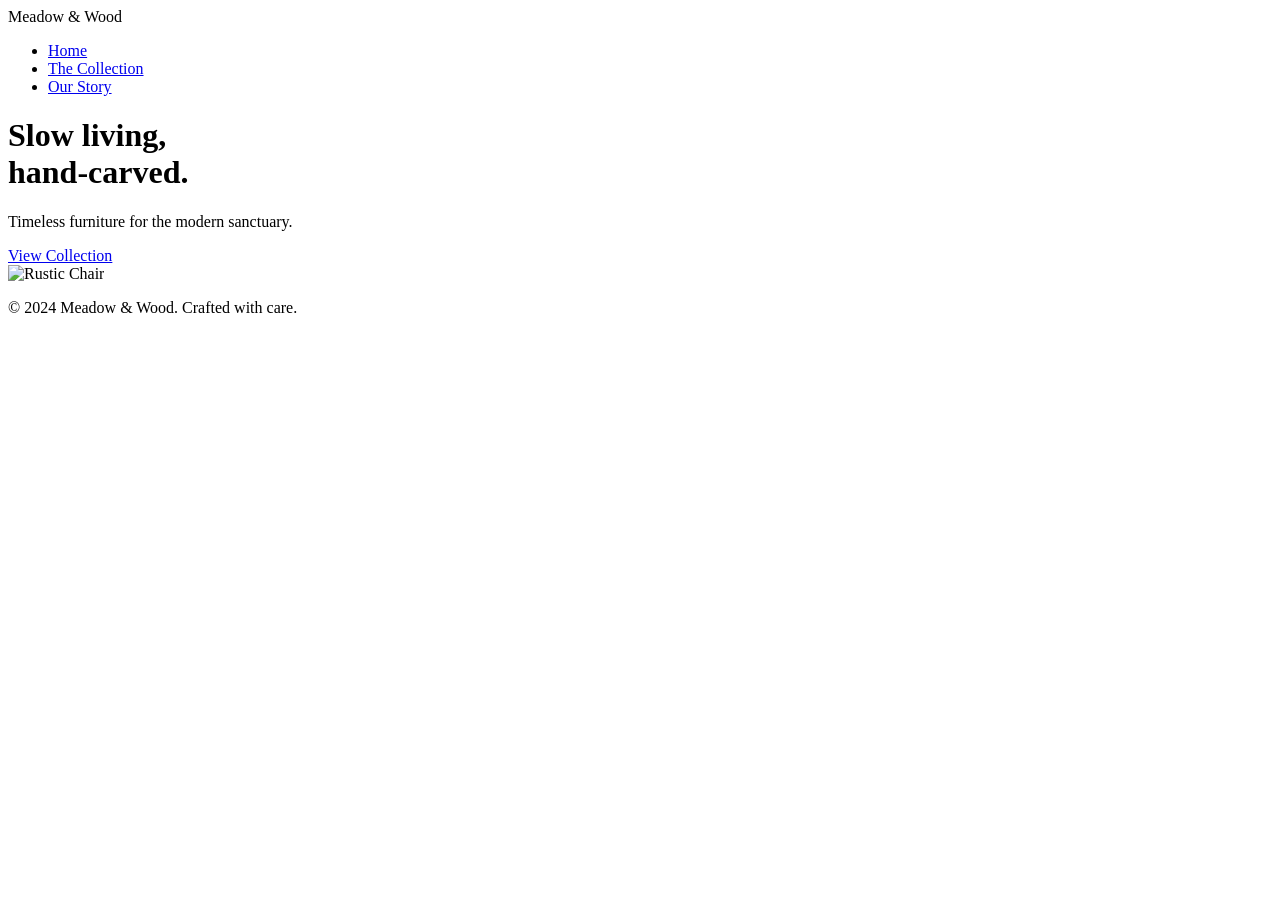
==== index.html @ 76fe1ab4 "Create index.html" ====
<!DOCTYPE html>
<html lang="en">
<head>
    <meta charset="UTF-8">
    <meta name="viewport" content="width=device-width, initial-scale=1.0">
    <title>Meadow & Wood | Artisan Furnishing</title>
    <link rel="stylesheet" href="style.css">
    <link href="https://fonts.googleapis.com/css2?family=Cormorant+Garamond:wght@300;600&family=Lato:wght@300;400&display=swap" rel="stylesheet">
</head>
<body>
    <nav class="navbar">
        <div class="logo">Meadow & Wood</div>
        <ul class="nav-links">
            <li><a href="index.html" class="active">Home</a></li>
            <li><a href="collection.html">The Collection</a></li>
            <li><a href="story.html">Our Story</a></li>
        </ul>
    </nav>

    <header class="hero">
        <div class="hero-content">
            <h1>Slow living,<br>hand-carved.</h1>
            <p>Timeless furniture for the modern sanctuary.</p>
            <a href="collection.html" class="cta-button">View Collection</a>
        </div>
        <div class="hero-image">
            <img src="https://images.unsplash.com/photo-1594026112284-02bb6f3352fe?ixlib=rb-1.2.1&auto=format&fit=crop&w=1000&q=80" alt="Rustic Chair">
        </div>
    </header>

    <footer>
        <p>&copy; 2024 Meadow & Wood. Crafted with care.</p>
    </footer>
</body>
</html>
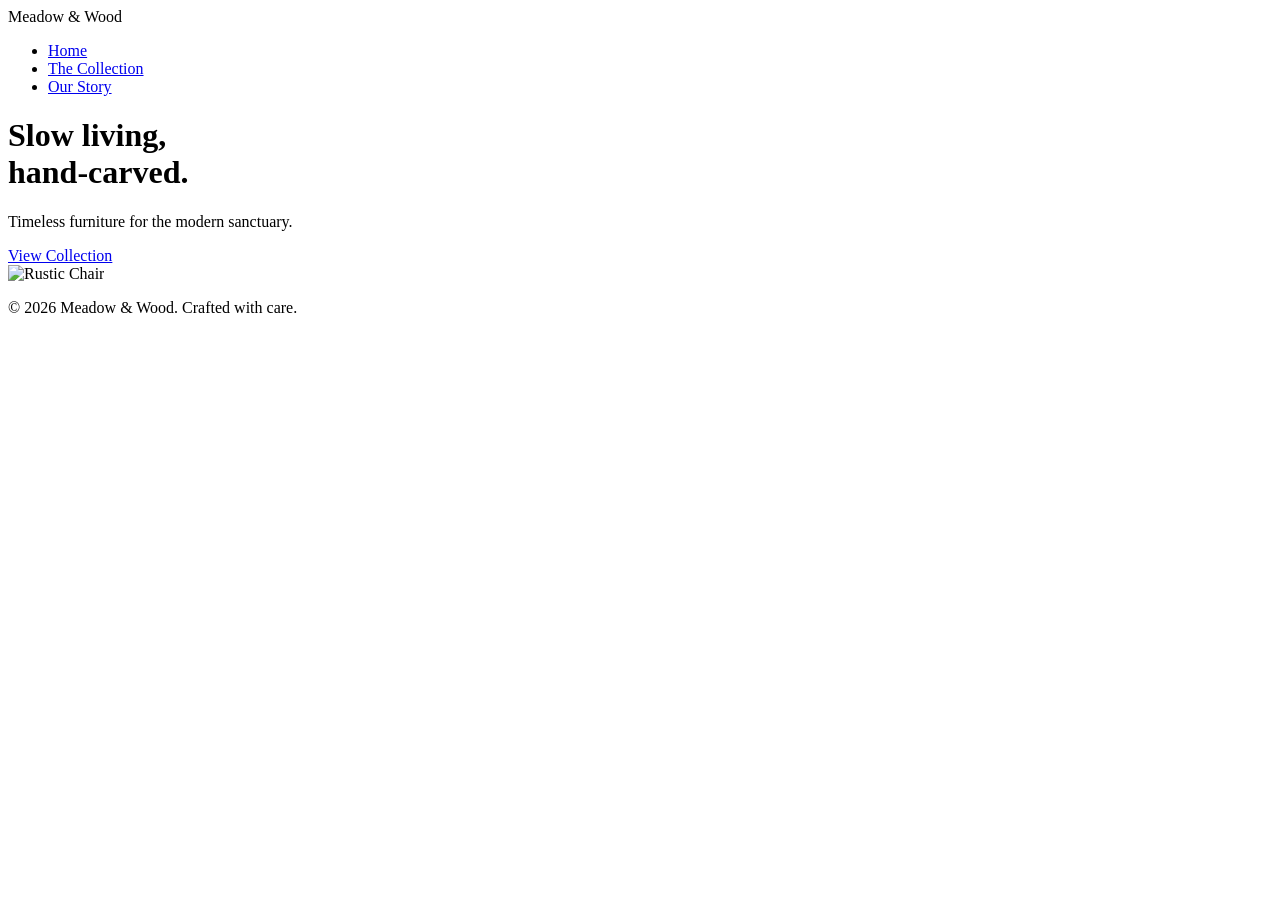
==== commit 964f51f5: "Update index.html" ====
--- a/index.html
+++ b/index.html
@@ -8,28 +8,31 @@
     <link href="https://fonts.googleapis.com/css2?family=Cormorant+Garamond:wght@300;600&family=Lato:wght@300;400&display=swap" rel="stylesheet">
 </head>
 <body>
-    <nav class="navbar">
+    <!-- Navigation -->
+    <nav>
         <div class="logo">Meadow & Wood</div>
-        <ul class="nav-links">
+        <ul>
             <li><a href="index.html" class="active">Home</a></li>
             <li><a href="collection.html">The Collection</a></li>
             <li><a href="story.html">Our Story</a></li>
         </ul>
     </nav>
 
-    <header class="hero">
-        <div class="hero-content">
-            <h1>Slow living,<br>hand-carved.</h1>
-            <p>Timeless furniture for the modern sanctuary.</p>
-            <a href="collection.html" class="cta-button">View Collection</a>
+    <!-- Hero Section -->
+    <div class="container">
+        <div class="hero">
+            <div>
+                <h1>Slow living,<br>hand-carved.</h1>
+                <p>Timeless furniture for the modern sanctuary.</p>
+                <a href="collection.html" class="btn">View Collection</a>
+            </div>
+            <img src="Home.avif" alt="Rustic Chair">
         </div>
-        <div class="hero-image">
-            <img src="https://images.unsplash.com/photo-1594026112284-02bb6f3352fe?ixlib=rb-1.2.1&auto=format&fit=crop&w=1000&q=80" alt="Rustic Chair">
-        </div>
-    </header>
+    </div>
 
+    <!-- Footer -->
     <footer>
-        <p>&copy; 2024 Meadow & Wood. Crafted with care.</p>
+        <p>&copy; 2026 Meadow & Wood. Crafted with care.</p>
     </footer>
 </body>
 </html>
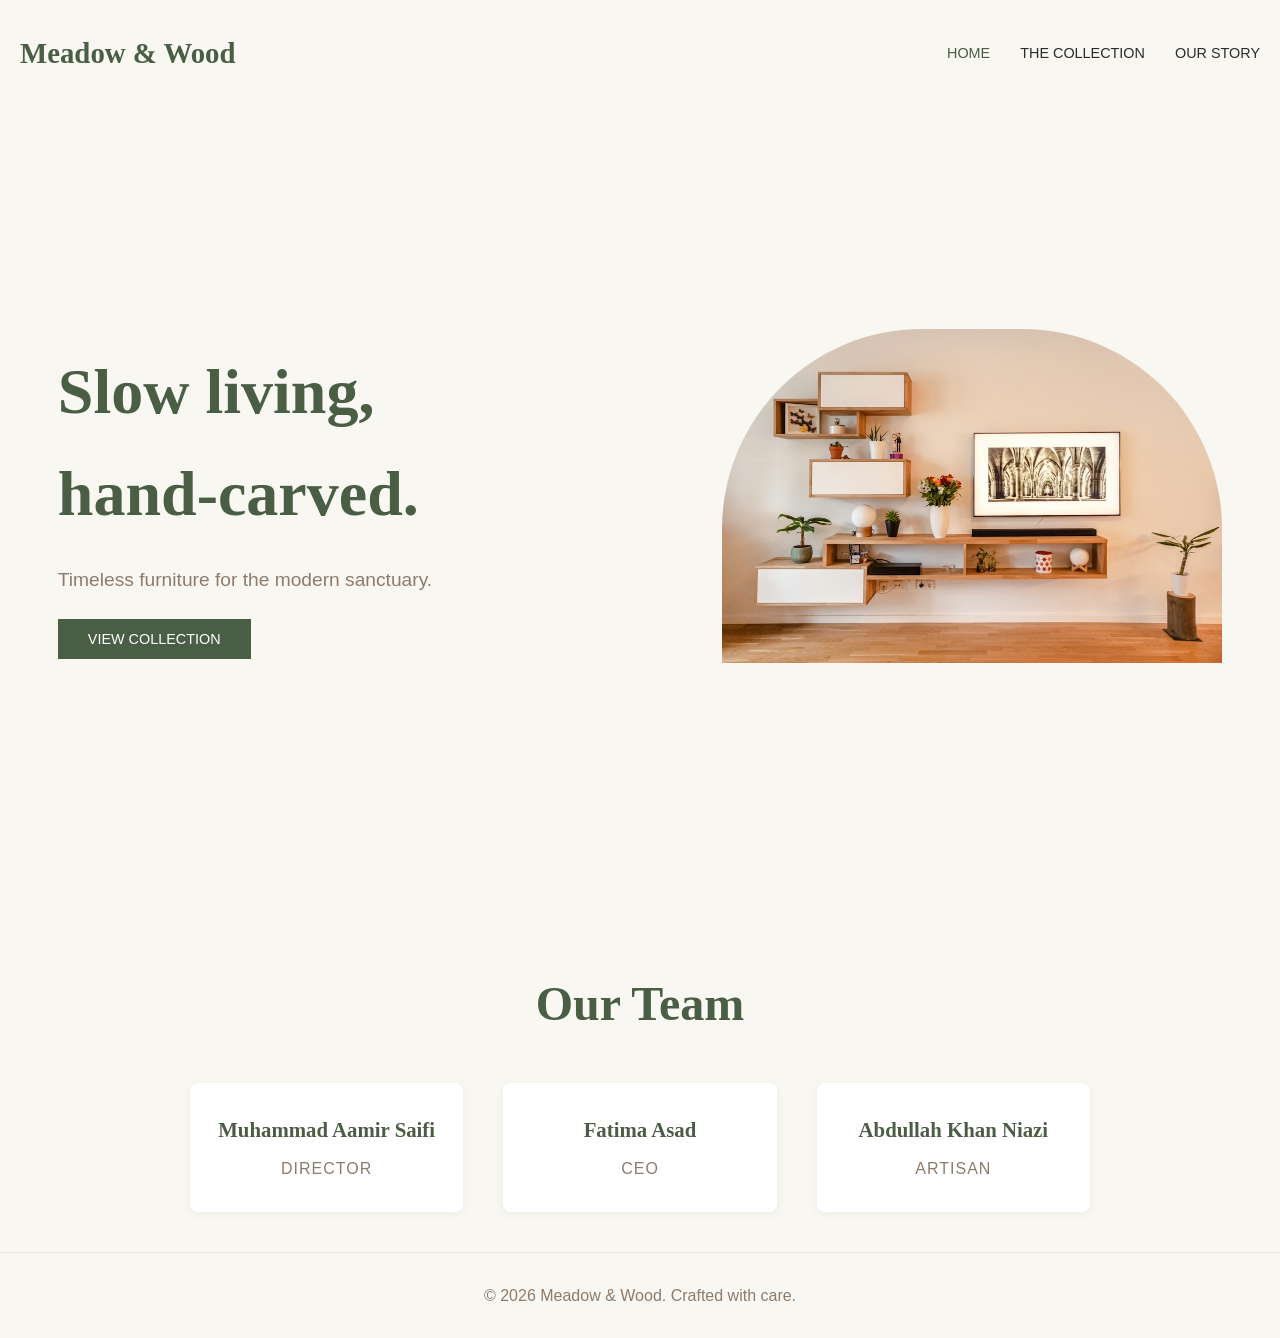
==== commit 48dc4e0d: "Team Members Added Team Members in Index and added relevant CSS in style.css" ====
--- a/index.html
+++ b/index.html
@@ -30,6 +30,26 @@
         </div>
     </div>
 
+    <!-- Team Section -->
+        <div class="team-section">
+            <h2>Our Team</h2>
+            <div class="team-grid">
+                <div class="team-member">
+                    <h3>Muhammad Aamir Saifi</h3>
+                    <p>Director</p>
+                </div>
+                <div class="team-member">
+                    <h3>Fatima Asad</h3>
+                    <p>CEO</p>
+                </div>
+                <div class="team-member">
+                    <h3>Abdullah Khan Niazi</h3>
+                    <p>Artisan</p>
+                </div>
+            </div>
+        </div>
+    </div>
+
     <!-- Footer -->
     <footer>
         <p>&copy; 2026 Meadow & Wood. Crafted with care.</p>
--- a/style.css
+++ b/style.css
@@ -0,0 +1,257 @@
+/* Basic Reset */
+* {
+    margin: 0;
+    padding: 0;
+    box-sizing: border-box;
+}
+
+/* Body */
+body {
+    background: #F9F7F2;
+    color: #2C2C2C;
+    font-family: 'Lato', sans-serif;
+    font-weight: 300;
+    line-height: 1.6;
+    min-height: 100vh;
+    display: flex;
+    flex-direction: column;
+}
+
+/* Headings */
+h1, h2, h3 {
+    font-family: 'Cormorant Garamond', serif;
+    color: #4A5D45;
+}
+
+h1 {
+    font-size: 4rem;
+    margin-bottom: 20px;
+}
+
+h2 {
+    font-size: 3rem;
+    margin-bottom: 20px;
+}
+
+/* Links */
+a {
+    text-decoration: none;
+    color: inherit;
+}
+
+/* Lists */
+ul {
+    list-style: none;
+}
+
+/* Container */
+.container {
+    padding: 40px 20px;
+    max-width: 1500px;
+    margin: 100px auto;
+    flex: 1;
+}
+
+/* Navigation */
+nav {
+    display: flex;
+    justify-content: space-between;
+    align-items: center;
+    padding: 30px 20px;
+}
+
+nav .logo {
+    font-family: 'Cormorant Garamond', serif;
+    font-size: 1.8rem;
+    font-weight: 600;
+    color: #4A5D45;
+}
+
+nav ul {
+    display: flex;
+    gap: 30px;
+}
+
+nav a {
+    text-transform: uppercase;
+    font-size: 0.9rem;
+}
+
+nav a:hover,
+nav a.active {
+    color: #4A5D45;
+}
+
+/* Buttons and Links styled as buttons */
+button,
+.btn {
+    background: #4A5D45;
+    color: white;
+    border: none;
+    padding: 12px 30px;
+    cursor: pointer;
+    text-transform: uppercase;
+    font-size: 0.9rem; 
+}
+
+button:hover,
+.btn:hover {
+    background: #8C7C6D;
+}
+
+/* Hero Section */
+.hero {
+    display: flex;
+    align-items: center;
+    gap: 40px;
+    min-height: 500px;
+}
+
+.hero p {
+    font-size: 1.2rem;
+    color: #8C7C6D;
+    margin-bottom: 30px;
+}
+
+.hero img {
+    width: 100%;
+    max-width: 500px;
+    border-radius: 200px 200px 0 0;
+    margin-left: 250px;
+}
+
+/* Page Header */
+.header {
+    text-align: center;
+    margin-bottom: 40px;
+}
+
+.header p {
+    font-size: 1.2rem;
+    color: #8C7C6D;
+}
+
+/* Product Grid */
+.grid {
+    display: grid;
+    grid-template-columns: repeat(3, 1fr);
+    gap: 100px;
+}
+
+/* Product Card */
+.card {
+    text-align: center;
+    opacity: 0;
+    transition: opacity 0.5s ease-in-out;
+}
+
+.card img {
+    width: 100%;
+    height: 300px;
+    object-fit: fill;
+    border-radius: 8px;
+    margin-bottom: 15px;
+}
+
+.card h3 {
+    margin-bottom: 10px;
+}
+
+.card button {
+    background: transparent;
+    border: 1px solid #4A5D45;
+    color: #4A5D45;
+    margin-top: 10px;
+}
+
+.card button:hover {
+    background: #4A5D45;
+    color: white;
+}
+
+/* Story Section */
+.story {
+    display: flex;
+    gap: 200px;
+    align-items: center;
+}
+
+.story p {
+    font-size: 1.1rem;
+    color: #8C7C6D;
+    margin-bottom: 20px;
+}
+
+.story img {
+    width: 100%;
+    max-width: 500px;
+    border-radius: 5px;
+}
+
+/* Footer */
+footer {
+    text-align: center;
+    padding: 30px;
+    color: #8C7C6D;
+    border-top: 1px solid #E5E5E5;
+    margin-top: 40px;
+}
+
+/* Team Section */
+.team-section {
+    margin-top: 80px;
+    text-align: center;
+}
+
+.team-section h2 {
+    margin-bottom: 40px;
+}
+
+.team-grid {
+    display: grid;
+    grid-template-columns: repeat(3, 1fr);
+    gap: 40px;
+    max-width: 900px;
+    margin: 0 auto;
+}
+
+.team-member {
+    padding: 30px 20px;
+    background: white;
+    border-radius: 8px;
+    box-shadow: 0 2px 10px rgba(0, 0, 0, 0.05);
+}
+
+.team-member h3 {
+    font-size: 1.3rem;
+    margin-bottom: 10px;
+}
+
+.team-member p {
+    color: #8C7C6D;
+    font-size: 1rem;
+    text-transform: uppercase;
+    letter-spacing: 1px;
+}
+
+
+/* Responsive for mobile */
+@media (max-width: 768px) {
+    .hero,
+    .story,
+    .grid {
+        flex-direction: column;
+    }
+    
+    .grid {
+        grid-template-columns: 1fr;
+    }
+    
+    h1 {
+        font-size: 2.5rem;
+    }
+    
+    h2 {
+        font-size: 2rem;
+    }
+}
